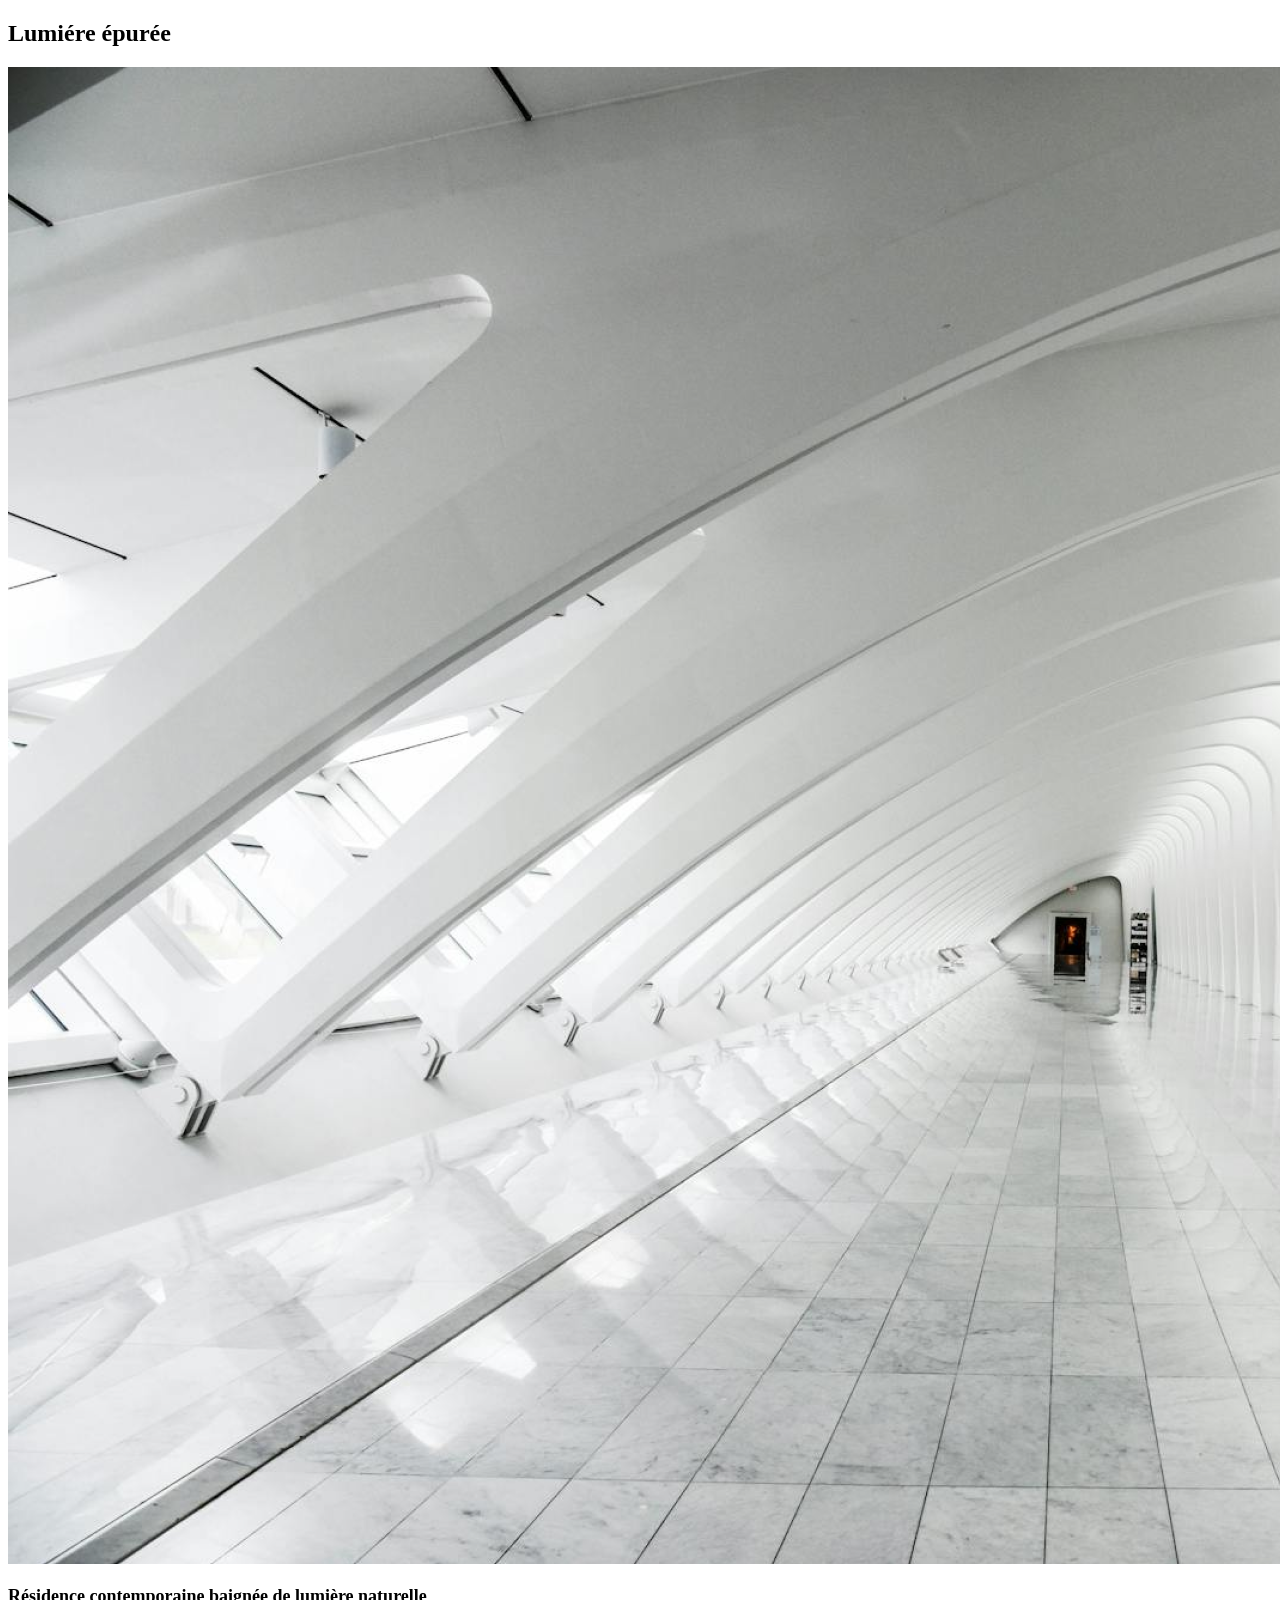
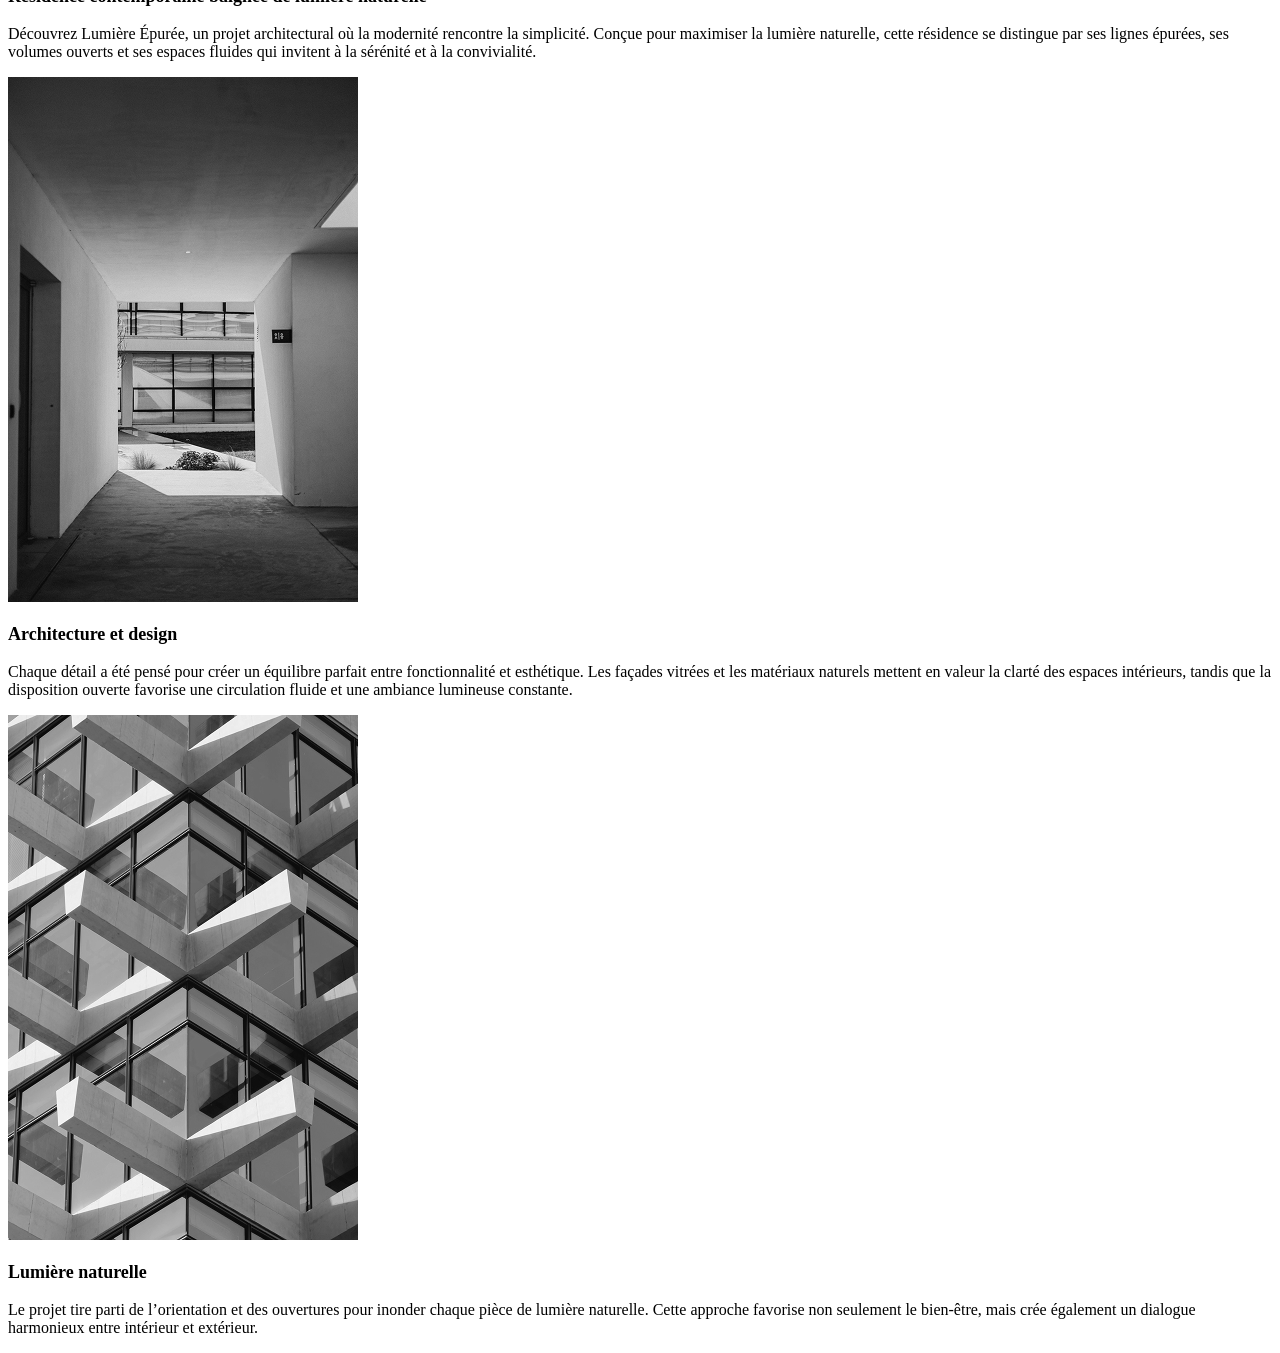
==== lumiereEpuree.html @ 26bf98d5 "deuxieme page" ====
<!DOCTYPE html>
<html lang="en">
<head>
    <meta charset="UTF-8">
    <meta name="viewport" content="width=device-width, initial-scale=1.0">
    <title>Document</title>
    <link rel="stylesheet" href="style.css">
</head>
<body>
    <section class="image-lumiere">
<h2>Lumiére épurée</h2>
<img src="asset/img1-lumiere-Epuree.png" alt="">
<h3>Résidence contemporaine baignée de lumière naturelle</h3>
<p>Découvrez Lumière Épurée, un projet architectural où la modernité rencontre la simplicité. Conçue pour maximiser la lumière naturelle, cette résidence se distingue par ses lignes épurées, ses volumes ouverts et ses espaces fluides qui invitent à la sérénité et à la convivialité.</p>
    </section>

    <section>
        <img src="asset/img2-lumiere-Epuree..png" alt="">
        <h3>Architecture et design</h3>
        <p> Chaque détail a été pensé pour créer un équilibre parfait entre fonctionnalité et esthétique. Les façades vitrées et les matériaux naturels mettent en valeur la clarté des espaces intérieurs, tandis que la disposition ouverte favorise une circulation fluide et une ambiance lumineuse constante.</p>
    </section>

    <section>
<img src="asset/img3-lumiere-Epuree..png" alt="">
<h3>Lumière naturelle</h3>
<p>Le projet tire parti de l’orientation et des ouvertures pour inonder chaque pièce de lumière naturelle. Cette approche favorise non seulement le bien-être, mais crée également un dialogue harmonieux entre intérieur et extérieur.</p>


    </section>


</body>
</html>
---- style.css ----
.blanc{
    color: white;
}
h3{
font-size: large;
}
.fond-image1{
    background-image: url(asset/bg-image-hero.png);
    background-size: cover;
    background-repeat: no-repeat;
    height: 100vh;/*100% de la hauteur de l'écran*/
}
.fond-image2{
    background-image: url(asset/bg-image-2.png);
}
footer{
    background-color: black;
}
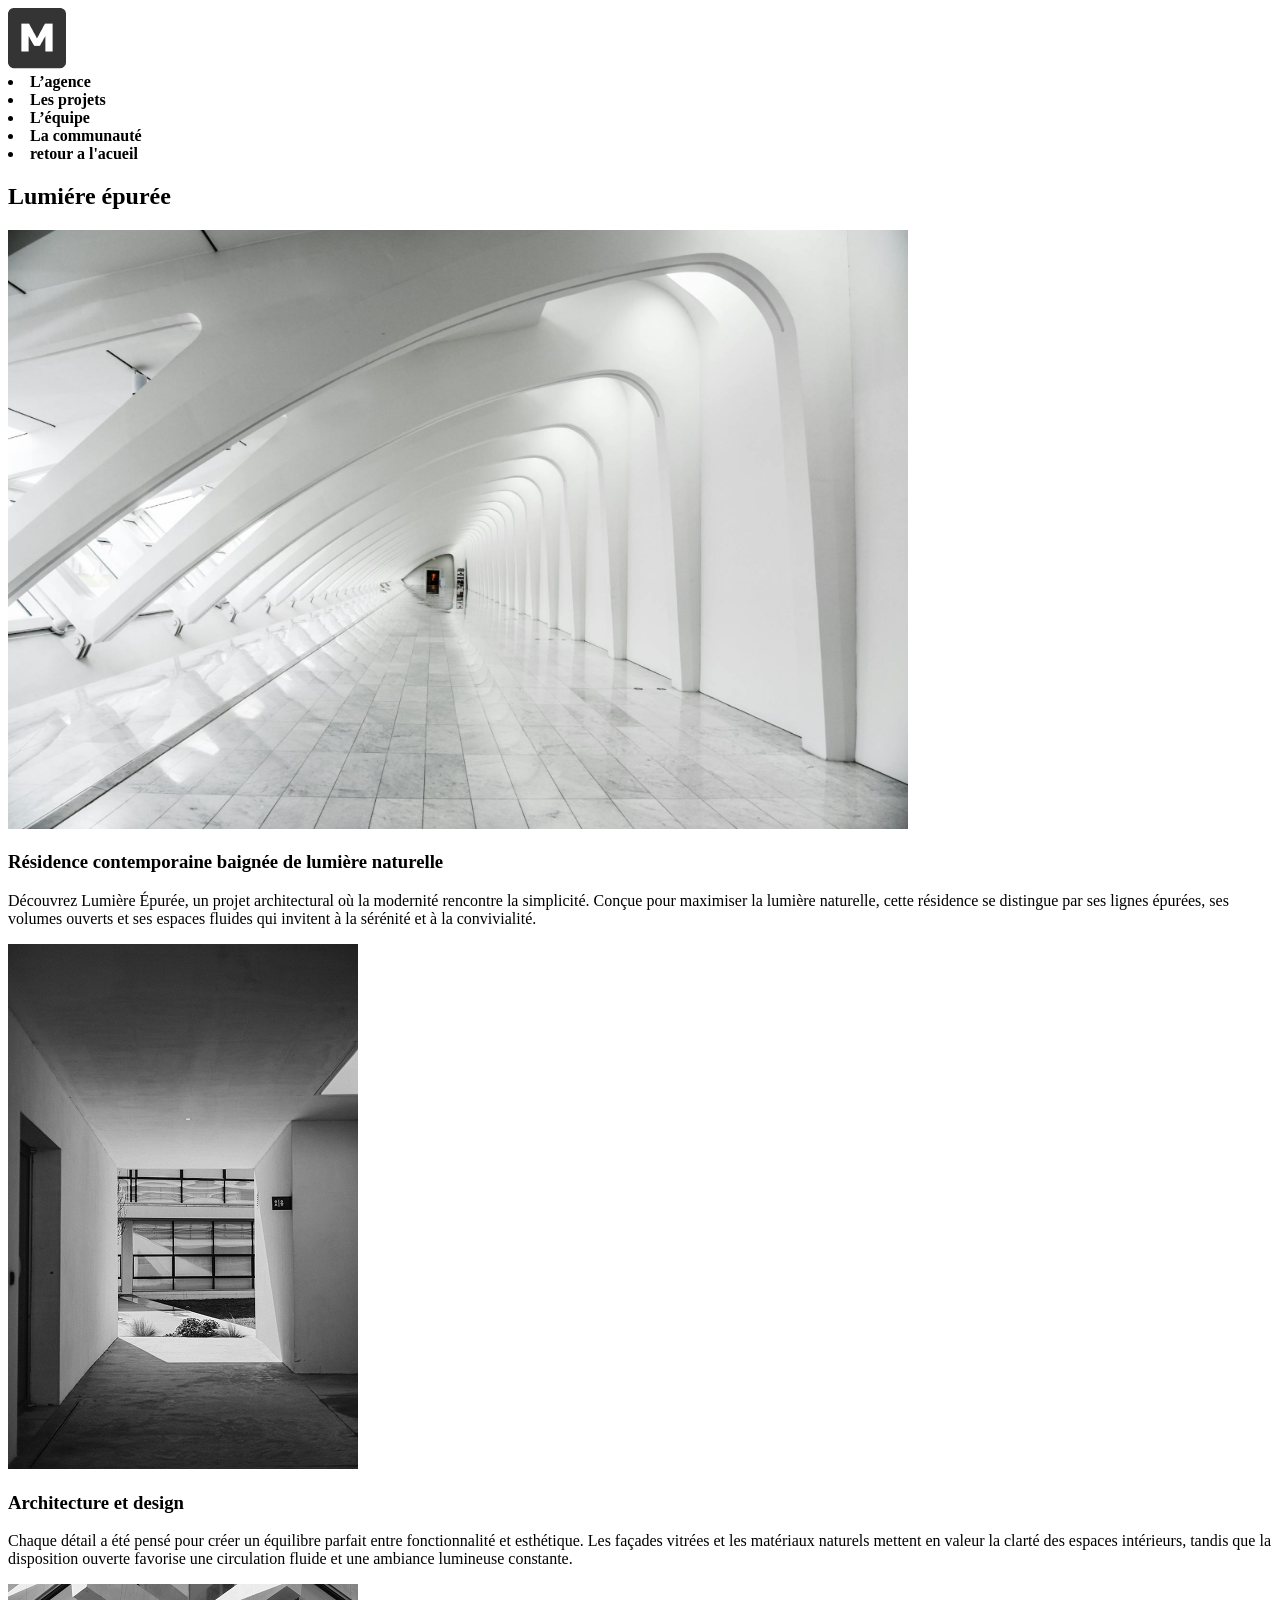
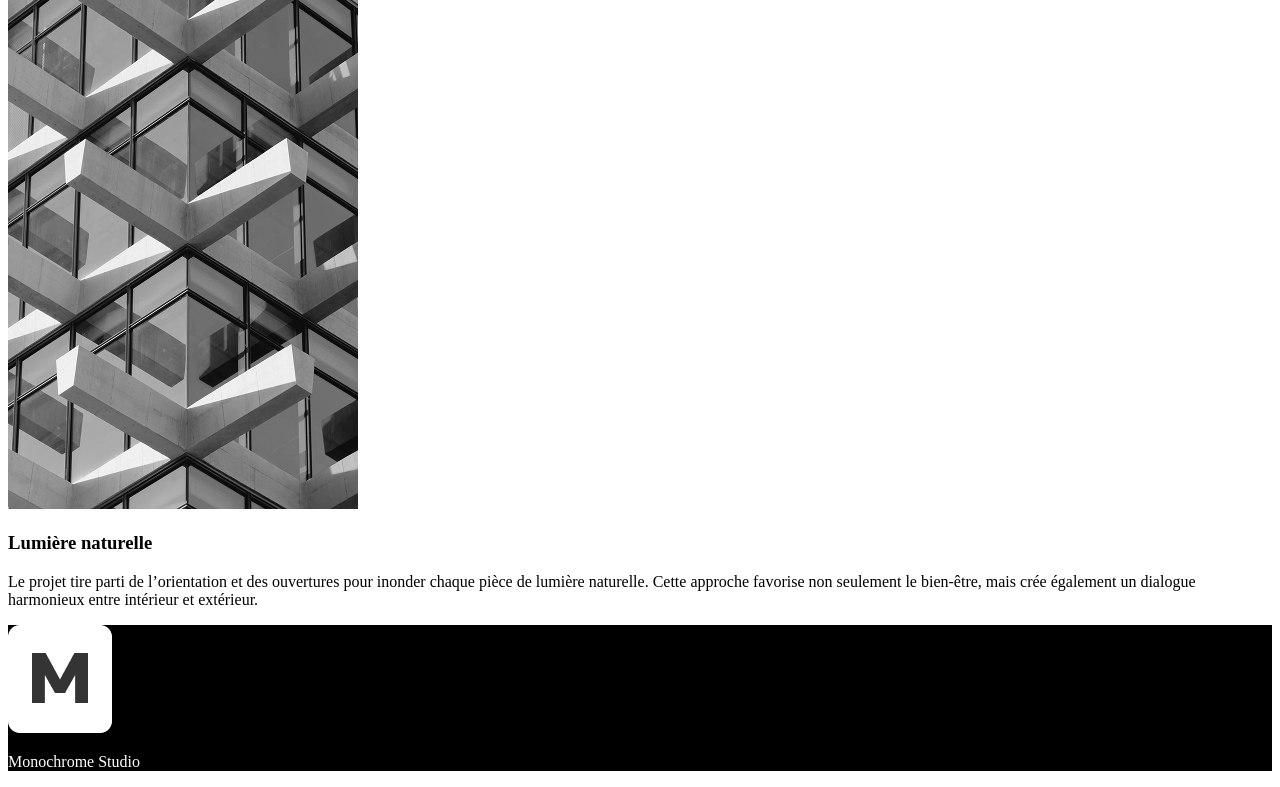
==== commit 37c14c08: "mis a jour 01/04/2026 12h44" ====
--- a/lumiereEpuree.html
+++ b/lumiereEpuree.html
@@ -7,27 +7,54 @@
     <link rel="stylesheet" href="style.css">
 </head>
 <body>
-    <section class="image-lumiere">
+
+    <!--en-tête-->
+      <header>
+<img src="asset/logo-black.png" alt="">
+<nav>
+    <li><a href="" class="lien-noir">L’agence</a></li>
+   <li><a href="#projet"class="lien-noir">Les projets</a></li>
+    <li><a href=""class="lien-noir">L’équipe</a></li>
+   <li><a href=""class="lien-noir">La communauté</a></li>
+   <li><a href="index.html" class="lien-noir">retour a l'acueil</a></li>
+</nav>
+
+    </header>
+
+<!--corps principal-->
+    <main>
+
+<!--premiére image de la page-->
+    <div>
 <h2>Lumiére épurée</h2>
-<img src="asset/img1-lumiere-Epuree.png" alt="">
+<img src="asset/img1-lumiere-Epuree.png" alt="" class="image-lumiere">
 <h3>Résidence contemporaine baignée de lumière naturelle</h3>
 <p>Découvrez Lumière Épurée, un projet architectural où la modernité rencontre la simplicité. Conçue pour maximiser la lumière naturelle, cette résidence se distingue par ses lignes épurées, ses volumes ouverts et ses espaces fluides qui invitent à la sérénité et à la convivialité.</p>
-    </section>
+    </div>
 
-    <section>
+<!--deuxiéme image-->
+    <div>
         <img src="asset/img2-lumiere-Epuree..png" alt="">
         <h3>Architecture et design</h3>
         <p> Chaque détail a été pensé pour créer un équilibre parfait entre fonctionnalité et esthétique. Les façades vitrées et les matériaux naturels mettent en valeur la clarté des espaces intérieurs, tandis que la disposition ouverte favorise une circulation fluide et une ambiance lumineuse constante.</p>
-    </section>
+    </div>
 
-    <section>
+<!--troisiéme image-->
+    <div>
 <img src="asset/img3-lumiere-Epuree..png" alt="">
 <h3>Lumière naturelle</h3>
 <p>Le projet tire parti de l’orientation et des ouvertures pour inonder chaque pièce de lumière naturelle. Cette approche favorise non seulement le bien-être, mais crée également un dialogue harmonieux entre intérieur et extérieur.</p>
 
 
-    </section>
+    </div>
+</main>
 
+<!--bas de la page-->
+  <footer>
+<img src="asset/logo-white.png" alt="">
+<p class="blanc">Monochrome Studio</p>
+<a href=""></a>
+    </footer>
 
 </body>
 </html>
--- a/style.css
+++ b/style.css
@@ -1,19 +1,36 @@
+/*couleur texte en blanc pour ce qui on un fond noir*/
 .blanc{
     color: white;
 }
+/*mettre en gras les titre h3*/
 h3{
-font-size: large;
+font-weight: 600;
 }
+/*une classe pour mettre une spécifique image en fond et la modifier de taille*/
 .fond-image1{
     background-image: url(asset/bg-image-hero.png);
     background-size: cover;
     background-repeat: no-repeat;
     height: 100vh;/*100% de la hauteur de l'écran*/
 }
+/*une classe pour mettre une spécifique image en fond*/
 .fond-image2{
     background-image: url(asset/bg-image-2.png);
 }
+/*mettre en bas un fond noir*/
 footer{
     background-color: black;
 }
-
+/*modifier la taille de l'image*/
+.image-lumiere
+{
+    width: 100vh;
+}
+/*mettre des lien en noir gras comme une écriture normal*/
+.lien-noir
+{
+    color: black;
+    font-style: normal;
+    text-decoration-line: none;
+    font-weight: 600;
+}
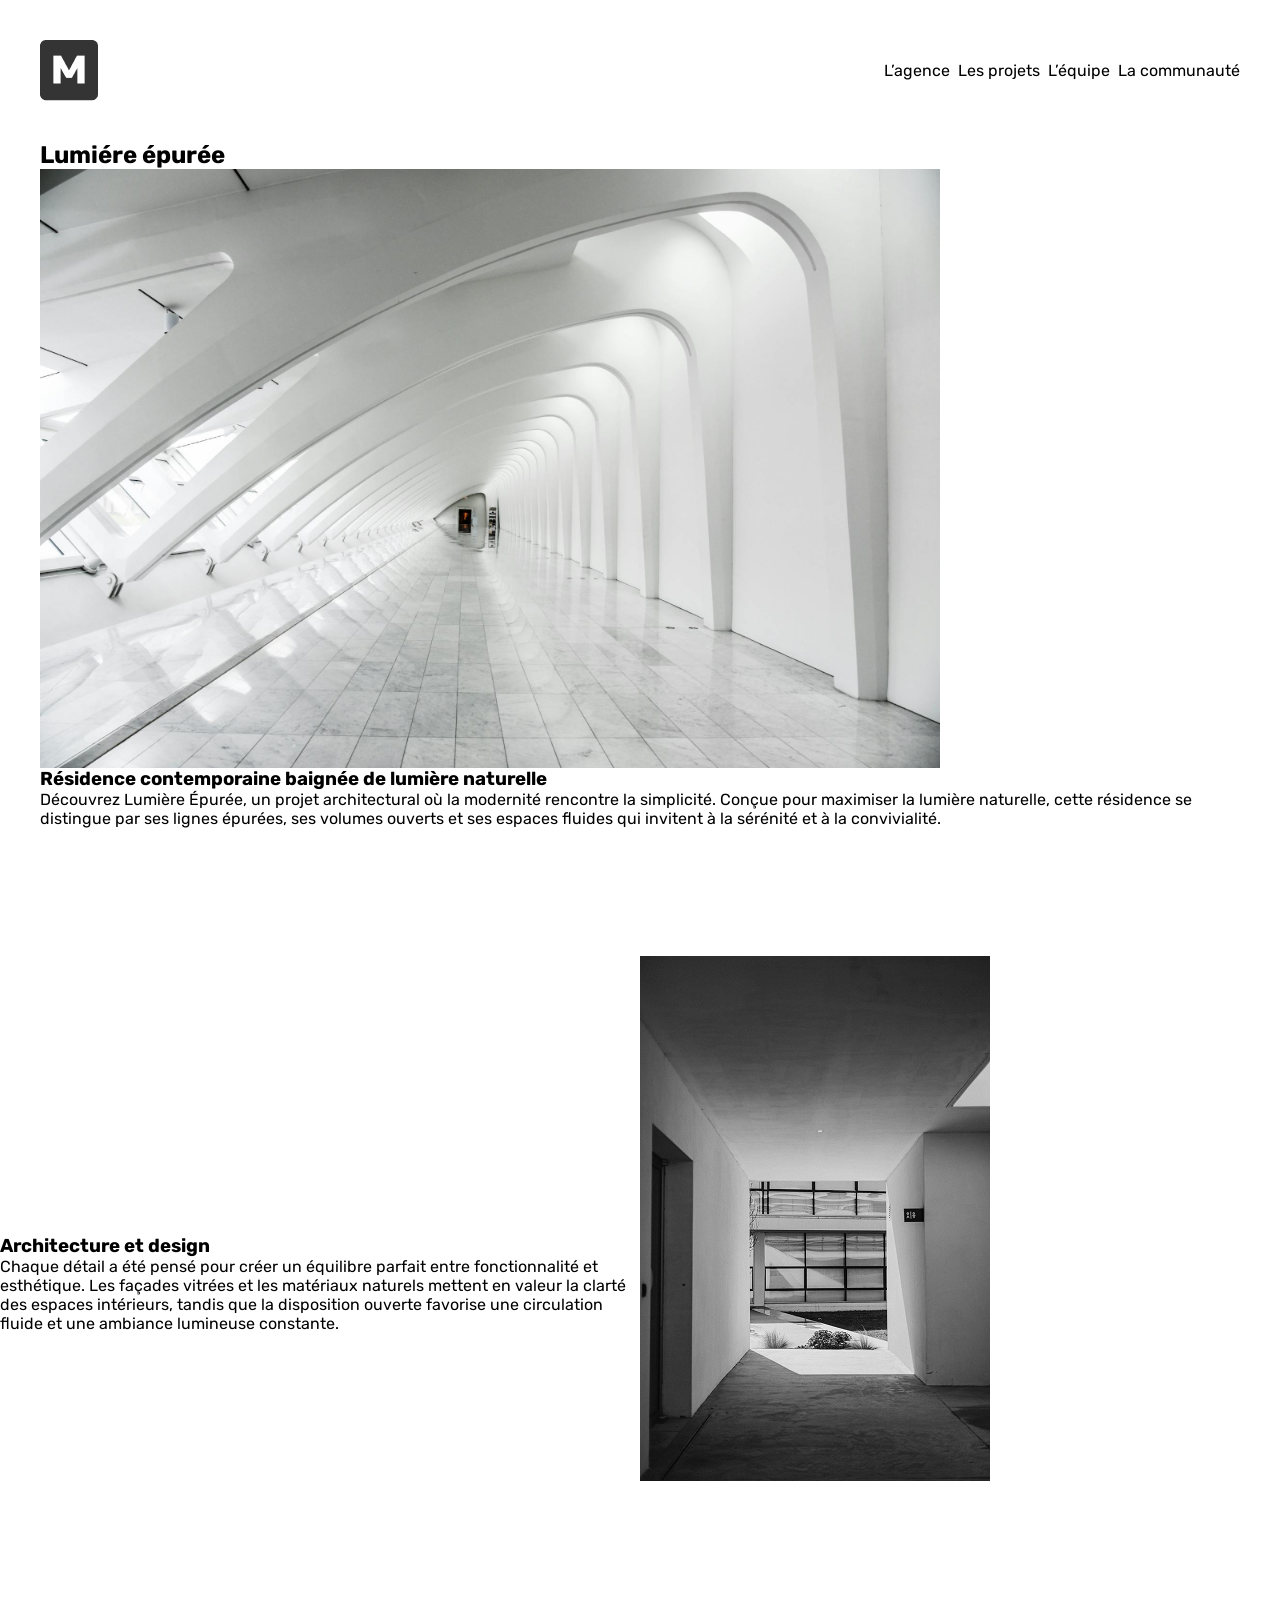
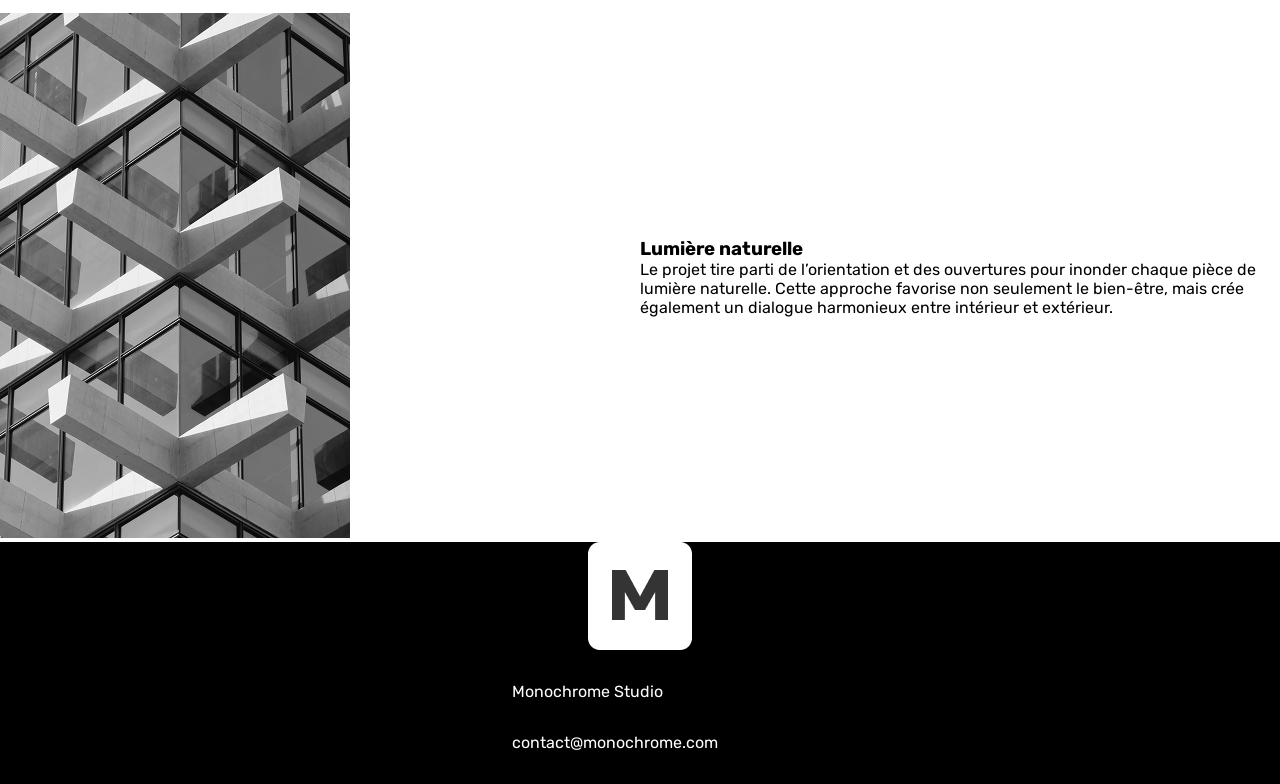
==== commit e5568157: "maj(matin 08/04/2026)" ====
--- a/lumiereEpuree.html
+++ b/lumiereEpuree.html
@@ -9,14 +9,13 @@
 <body>
 
     <!--en-tête-->
-      <header>
+   <header class="flex space-between align-center p-40">
 <img src="asset/logo-black.png" alt="">
-<nav>
-    <li><a href="" class="lien-noir">L’agence</a></li>
-   <li><a href="#projet"class="lien-noir">Les projets</a></li>
-    <li><a href=""class="lien-noir">L’équipe</a></li>
-   <li><a href=""class="lien-noir">La communauté</a></li>
-   <li><a href="index.html" class="lien-noir">retour a l'acueil</a></li>
+<nav class="flex gap-8">
+    <a href="" class="black">L’agence</a>
+   <a href="#projet" class="black">Les projets</a>
+    <a href=""class="black">L’équipe</a>
+   <a href=""class="black">La communauté</a>
 </nav>
 
     </header>
@@ -25,35 +24,40 @@
     <main>
 
 <!--premiére image de la page-->
-    <div>
-<h2>Lumiére épurée</h2>
+    <div class="flex align-center container-1200 mb-128">
+<h2 class="w-100">Lumiére épurée</h2>
 <img src="asset/img1-lumiere-Epuree.png" alt="" class="image-lumiere">
-<h3>Résidence contemporaine baignée de lumière naturelle</h3>
+<h3 class="w-100">Résidence contemporaine baignée de lumière naturelle</h3>
 <p>Découvrez Lumière Épurée, un projet architectural où la modernité rencontre la simplicité. Conçue pour maximiser la lumière naturelle, cette résidence se distingue par ses lignes épurées, ses volumes ouverts et ses espaces fluides qui invitent à la sérénité et à la convivialité.</p>
     </div>
 
-<!--deuxiéme image-->
-    <div>
-        <img src="asset/img2-lumiere-Epuree..png" alt="">
-        <h3>Architecture et design</h3>
+<!--deuxiéme image & troisiéme image-->
+<section class="flex align-center justify-center">  
+<div class="w-50">
+     <h3>Architecture et design</h3>
         <p> Chaque détail a été pensé pour créer un équilibre parfait entre fonctionnalité et esthétique. Les façades vitrées et les matériaux naturels mettent en valeur la clarté des espaces intérieurs, tandis que la disposition ouverte favorise une circulation fluide et une ambiance lumineuse constante.</p>
     </div>
-
-<!--troisiéme image-->
-    <div>
-<img src="asset/img3-lumiere-Epuree..png" alt="">
+    <div class="w-50 mb-128">
+        <img src="asset/img2-lumiere-Epuree..png" alt="">
+       </div>
+    
+        <div class="w-50">
+        <img src="asset/img3-lumiere-Epuree..png" alt="">
+     </div>
+     <div class="w-50">
 <h3>Lumière naturelle</h3>
 <p>Le projet tire parti de l’orientation et des ouvertures pour inonder chaque pièce de lumière naturelle. Cette approche favorise non seulement le bien-être, mais crée également un dialogue harmonieux entre intérieur et extérieur.</p>
-
-
-    </div>
+   </div>
+</section>  
 </main>
 
 <!--bas de la page-->
   <footer>
-<img src="asset/logo-white.png" alt="">
-<p class="blanc">Monochrome Studio</p>
-<a href=""></a>
+        <div class="flex align-center justify-center flex-column">
+<img src="asset/logo-white.png" alt="" class="mb-32">
+<p class="blanc w-20 mb-32">Monochrome Studio</p>
+<a href="" class="w-20 decoration-none blanc mb-32">contact@monochrome.com</a>
+</div>
     </footer>
 
 </body>
--- a/style.css
+++ b/style.css
@@ -1,11 +1,13 @@
-/*couleur texte en blanc pour ce qui on un fond noir*/
-.blanc{
-    color: white;
-}
-/*mettre en gras les titre h3*/
-h3{
-font-weight: 600;
-}
+@import url('https://fonts.googleapis.com/css2?family=Rubik:ital,wght@0,300..900;1,300..900&display=swap');
+*{
+    margin: 0;
+    padding: 0;
+    box-sizing: border-box;
+    font-family: "Rubik", sans-serif;
+}
+
+
+
 /*une classe pour mettre une spécifique image en fond et la modifier de taille*/
 .fond-image1{
     background-image: url(asset/bg-image-hero.png);
@@ -33,4 +35,170 @@
     font-style: normal;
     text-decoration-line: none;
     font-weight: 600;
-}+}
+/*-----------------------------------------------
+Flex BOX
+-------------------------------------------------*/
+
+.flex{
+    display: flex;
+    flex-wrap: wrap;
+}
+
+.space-between{
+    justify-content: space-between;
+}
+
+.gap-8{
+    gap: 8px;
+}
+
+.align-center{
+    align-items: center;
+}
+
+.justify-center{
+    justify-content: center;
+}
+
+.space-around{
+    justify-content: space-around;
+}
+
+.flex-column{
+    flex-direction: column;
+}
+
+/*---------------------------------
+TEXTE
+------------------------------------*/
+
+a{
+    text-decoration: none;
+}
+
+.black{
+    color: black;
+}
+
+/*couleur texte en blanc pour ce qui on un fond noir*/
+.blanc{
+    color: white;
+}
+
+.decoration-none{
+    text-decoration: none;/*retirer la ligne sous le texte*/
+}
+/*mettre en gras les titre h3*/
+.h3{
+font-weight: 600;
+}
+
+.uppercase{
+    text-transform: uppercase;/*mettre en majuscule*/
+}
+/*--------------------------------------------
+Marging & Padding
+----------------------------------------------*/
+.p-40{
+    padding: 40px;
+}
+
+.mb-20{
+    margin-bottom: 20px;
+}
+
+.mt-16{
+    margin-top: 16px;
+}
+
+.mb-16{
+    margin-bottom: 16px;
+}
+
+.mt-32{
+    margin-top: 32px;
+}
+
+.mb-32{
+    margin-bottom: 32px;
+}
+
+.mt-128{
+    margin-top: 128px;
+}
+.mb-128{
+    margin-bottom: 128px;
+}
+
+.pt-16{
+    padding-top: 16px;
+}
+
+.pt-32{
+    padding-top: 32px;
+}
+
+.pb-16{
+    padding-bottom: 16px;
+}
+
+.pb-32{
+    padding-bottom: 32px;
+}
+
+.pt-128{
+    padding-top: 128px;
+}
+
+/*----------------------------------------
+Taille
+--------------------------------------------*/
+.w-100{
+    width: 100%;
+}
+.w-60{
+    width: 60%;
+}
+
+.w-50{
+    width: 50%;
+}
+
+.w-40{
+    width: 40%;
+}
+.w-30{
+    width: 30%;
+}
+.w-20{
+    width: 20%;
+}
+
+/*------------------------------------------
+bouton---------------------------------------*/
+.btn{
+    padding: 7px 20px;
+    display: inline-block;
+    text-decoration: none;
+    margin: 10px;
+}
+.fond-btn-noir{
+    background-color: black;
+}
+.fond-btn-blanc{
+    background-color: white;
+}
+
+/*Container*/
+.container-1200{
+    max-width: 1200px;
+    width: 100%;
+    margin-left: auto;
+    margin-right: auto;
+}
+
+/*---------------------------------
+AUTRE
+------------------------------------*/
+
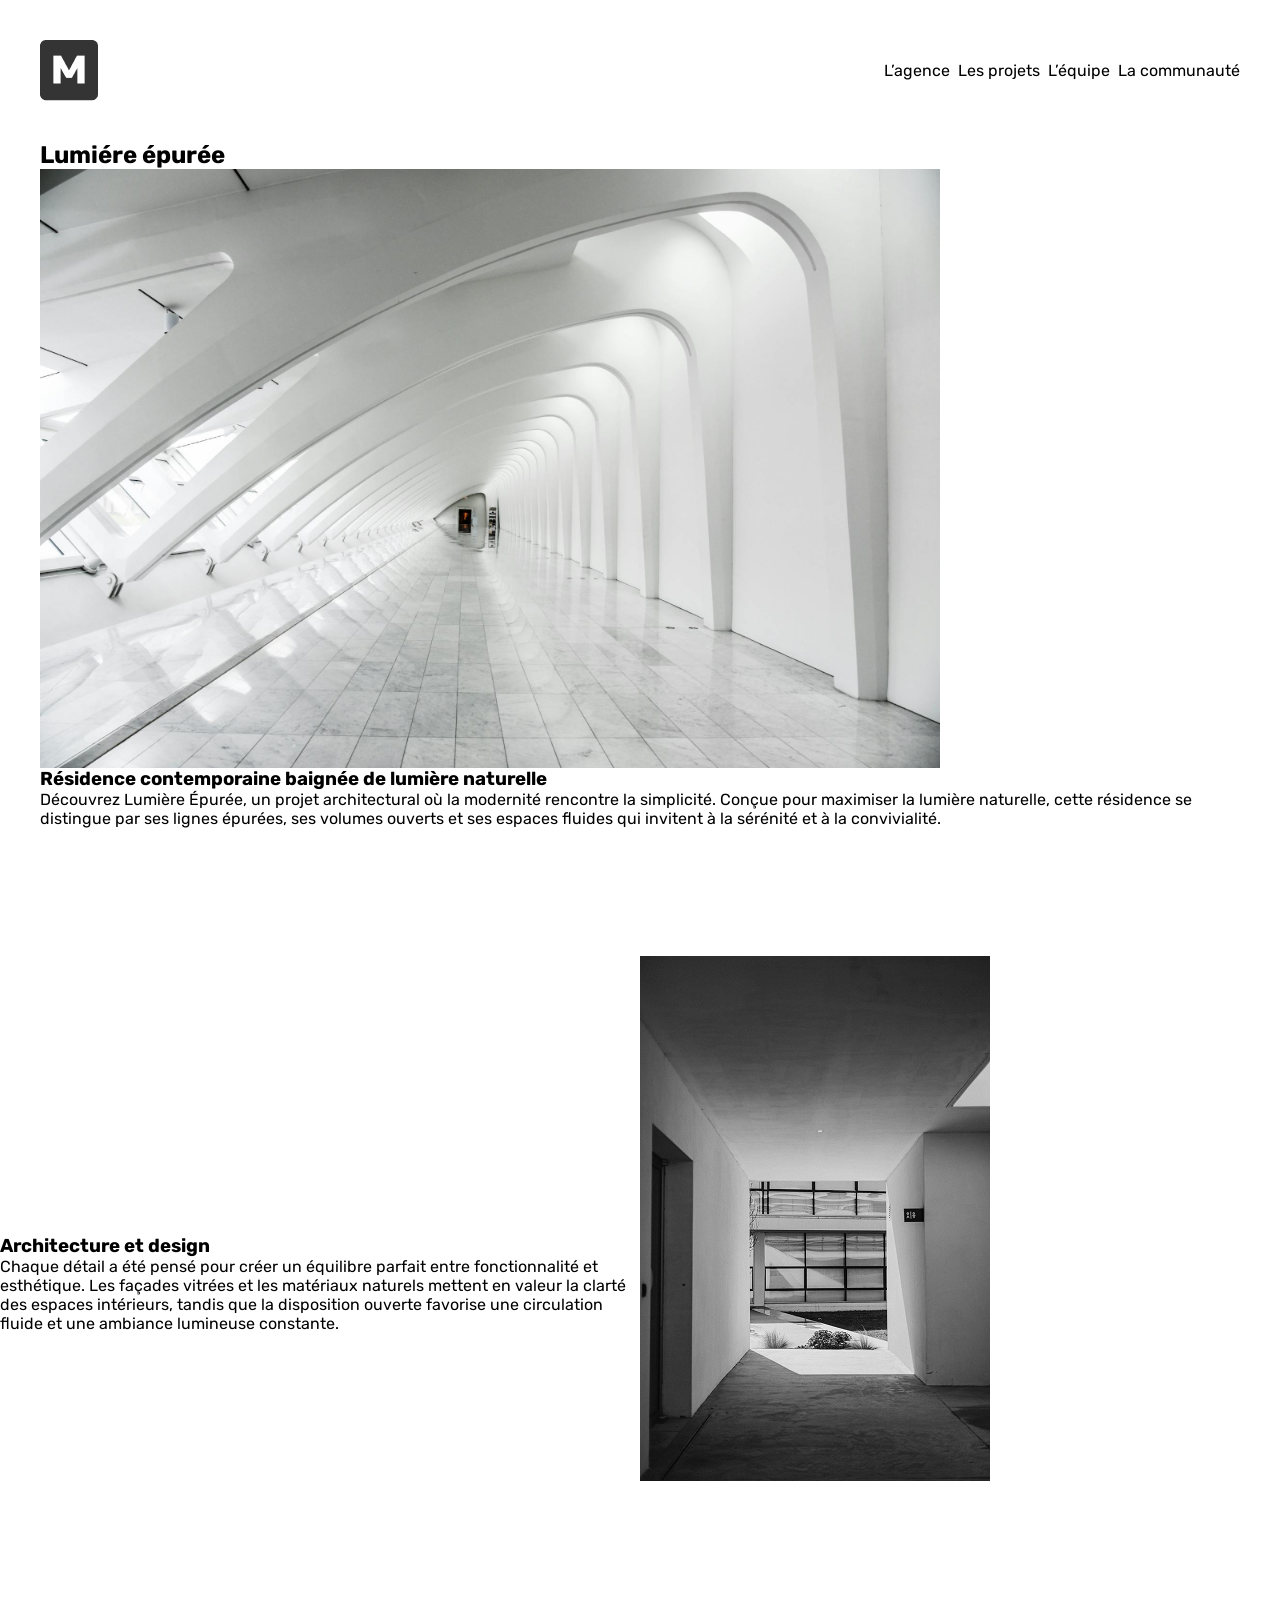
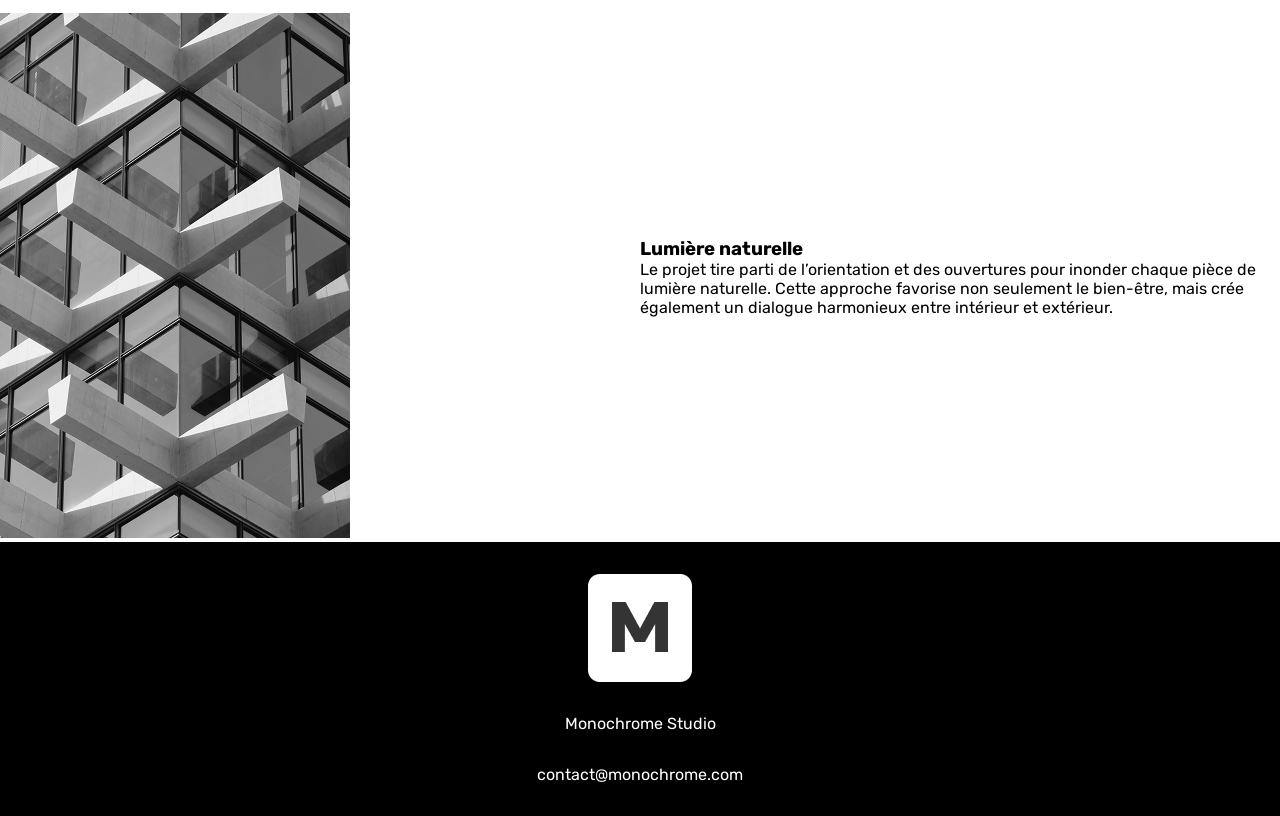
==== commit ed5f8858: "maj" ====
--- a/lumiereEpuree.html
+++ b/lumiereEpuree.html
@@ -52,11 +52,11 @@
 </main>
 
 <!--bas de la page-->
-  <footer>
+   <footer class="pt-32">
         <div class="flex align-center justify-center flex-column">
 <img src="asset/logo-white.png" alt="" class="mb-32">
-<p class="blanc w-20 mb-32">Monochrome Studio</p>
-<a href="" class="w-20 decoration-none blanc mb-32">contact@monochrome.com</a>
+<p class="blanc w-20 mb-32 txt-center">Monochrome Studio</p>
+<a href="" class="w-20 decoration-none blanc mb-32 txt-center">contact@monochrome.com</a>
 </div>
     </footer>
 
--- a/style.css
+++ b/style.css
@@ -28,14 +28,7 @@
 {
     width: 100vh;
 }
-/*mettre des lien en noir gras comme une écriture normal*/
-.lien-noir
-{
-    color: black;
-    font-style: normal;
-    text-decoration-line: none;
-    font-weight: 600;
-}
+
 /*-----------------------------------------------
 Flex BOX
 -------------------------------------------------*/
@@ -96,6 +89,9 @@
 
 .uppercase{
     text-transform: uppercase;/*mettre en majuscule*/
+}
+.txt-center{
+    text-align: center;
 }
 /*--------------------------------------------
 Marging & Padding
@@ -163,6 +159,10 @@
 
 .w-50{
     width: 50%;
+}
+
+.w-45{
+    width: 45%;
 }
 
 .w-40{
@@ -190,7 +190,9 @@
     background-color: white;
 }
 
-/*Container*/
+/*--------------------------
+Container
+----------------------------*/
 .container-1200{
     max-width: 1200px;
     width: 100%;
